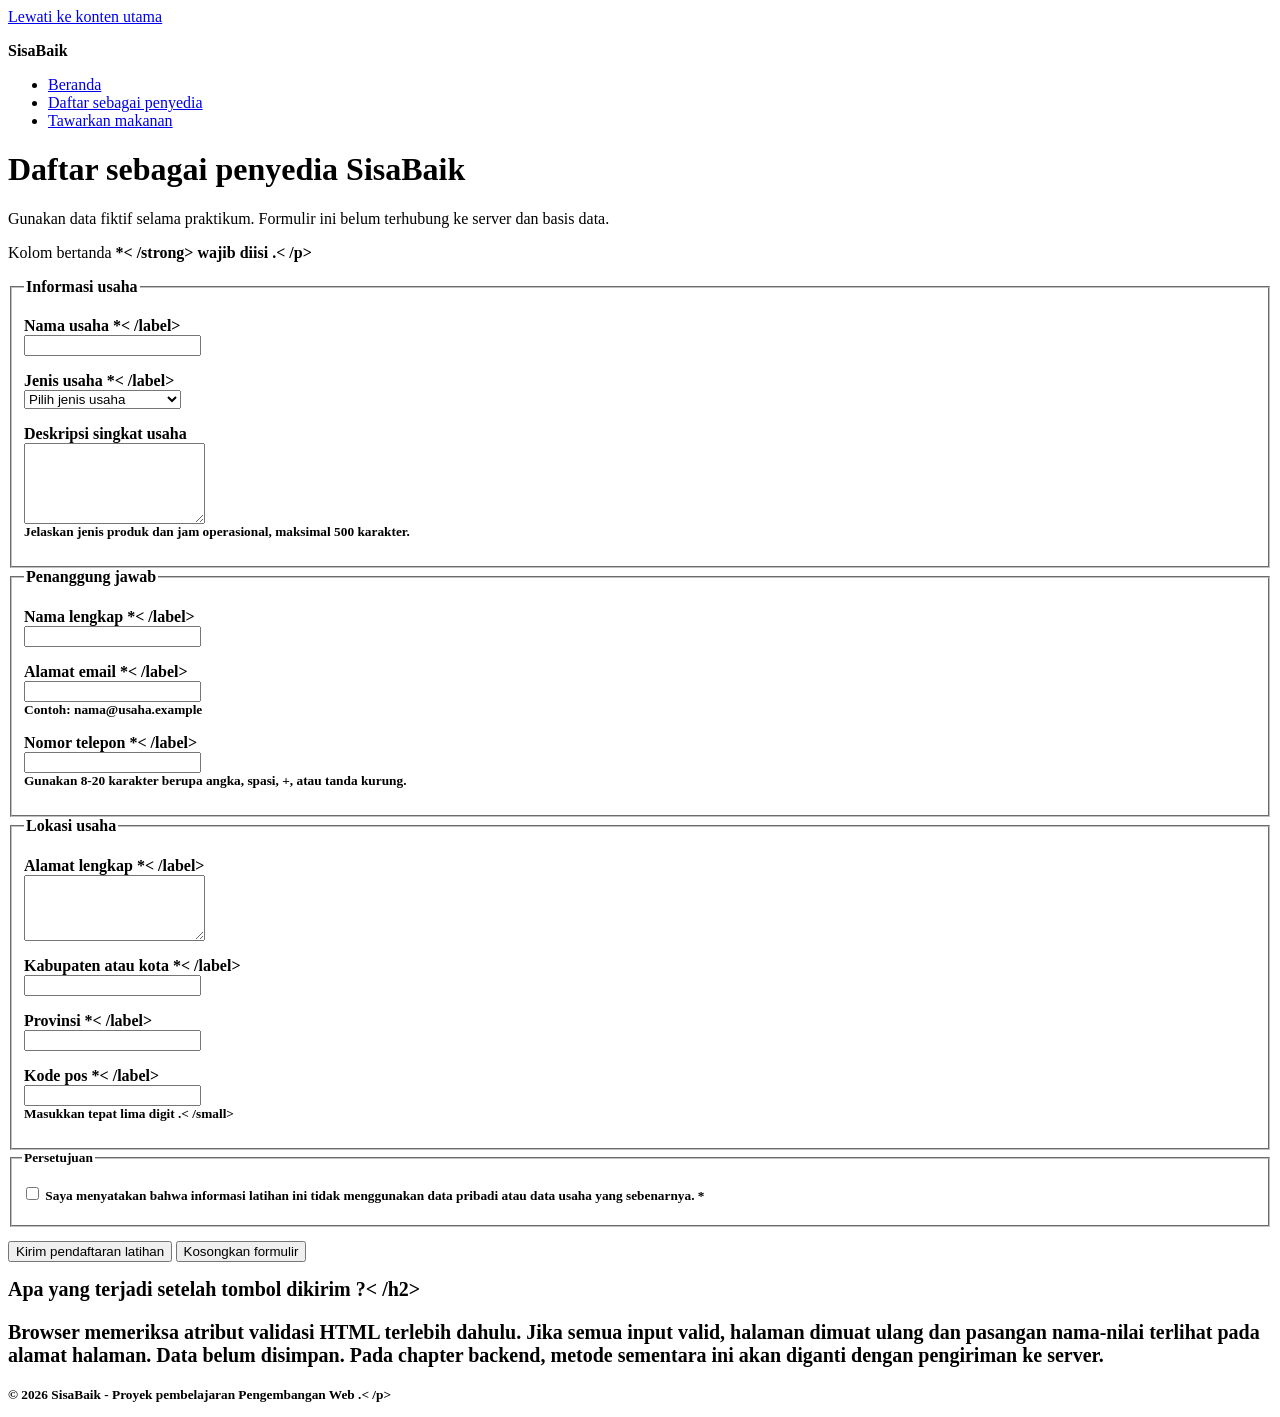
==== daftar-penyedia.html @ 458f1911 "feat: add accessible provider registration form" ====
<! doctype html>
<html lang="id">
<head>
<meta charset="utf-8">
<meta name="viewport" content="width=device-width, initial-scale=1">
<meta
name="description"
content="Formulir prototipe untuk mendaftarkan usaha sebagai penyedia makanan di SisaBaik."
>
<title>Daftar Penyedia | SisaBaik</title>
</head>
<body>
<a href="#konten-utama">Lewati ke konten utama</a>

<header>
<p><strong>SisaBaik</strong></p>
<nav aria-label="Navigasi utama">
<ul>
<li><a href="index.html">Beranda</a></li>
<li>
<a href="daftar-penyedia.html" aria-current="page">
Daftar sebagai penyedia
</a>
</li>
<li><a href="tawarkan-makanan.html">Tawarkan makanan</a></li>
</ul>
</nav>
</header>

<main id="konten-utama" tabindex="-1">
<h1>Daftar sebagai penyedia SisaBaik</h1>
<p>
Gunakan data fiktif selama praktikum. Formulir ini belum terhubung ke
server dan basis data.
</p>
<p id="petunjuk-wajib">Kolom bertanda <strong> *< /strong> wajib diisi .< /p>

<form
action="daftar-penyedia.html"
method="get"
aria-describedby="petunjuk-wajib"
>
<fieldset>
<legend>Informasi usaha</legend>

<p>
<label for="nama-usaha">Nama usaha *< /label><br>
<input
type="text"
id="nama-usaha"
name="nama_usaha"
autocomplete="organization"
minlength="3"
maxlength="100"
required
>
</p>

<p>
<label for="jenis-usaha">Jenis usaha *< /label><br>
<select id="jenis-usaha" name="jenis_usaha" required>
<option value="">Pilih jenis usaha</option>
<option value="restoran">Restoran</option>
<option value="toko-roti">Toko roti</option>
<option value="katering">Katering</option>
<option value="ritel">Toko ritel</option>
<option value="hotel">Hotel atau penginapan</option>
<option value="lainnya">Lainnya</option>
</select>
</p>

<p>
<label for="deskripsi-usaha">Deskripsi singkat usaha</label><br>
<textarea
id="deskripsi-usaha"
name="deskripsi_usaha"
rows="5"
maxlength="500"
aria-describedby="bantuan-deskripsi"
></textarea><br>
<small id="bantuan-deskripsi">
Jelaskan jenis produk dan jam operasional, maksimal 500 karakter.
</small>
</p>
</fieldset>

<fieldset>
<legend>Penanggung jawab</legend>

<p>
<label for="nama-penanggung-jawab">Nama lengkap *< /label><br>
<input
type="text"
id="nama-penanggung-jawab"
name="nama_penanggung_jawab"
autocomplete="name"
minlength="3"
maxlength="100"
required
>
</p>

<p>
<label for="email">Alamat email *< /label><br>
<input
type="email"
id="email"
name="email"
autocomplete="email"
maxlength="254"
aria-describedby="bantuan-email"
required
><br>
<small id="bantuan-email">Contoh: nama@usaha.example</small>
</p>

<p>
<label for="telepon">Nomor telepon *< /label><br>
<input
type="tel"
id="telepon"
name="telepon"
autocomplete="tel"
inputmode="tel"
pattern="[0-9+() ]{8,20}"
aria-describedby="bantuan-telepon"
required
><br>
<small id="bantuan-telepon">
Gunakan 8-20 karakter berupa angka, spasi, +, atau tanda kurung.
</small>
</p>
</fieldset>

<fieldset>
<legend>Lokasi usaha</legend>

<p>
<label for="alamat">Alamat lengkap *< /label><br>
<textarea
id="alamat"
name="alamat"
rows="4"
autocomplete="street-address"
minlength="10"
maxlength="250"
required
></textarea>
</p>

<p>
<label for="kota">Kabupaten atau kota *< /label><br>
<input
type="text"
id="kota"
name="kota"
autocomplete="address-level2"
maxlength="100"
required
>
</p>

<p>
<label for="provinsi">Provinsi *< /label><br>
<input
type="text"
id="provinsi"
name="provinsi"
autocomplete="address-level1"
maxlength="100"
required
>
</p>

<p>
<label for="kode-pos">Kode pos *< /label><br>
<input
type="text"
id="kode-pos"
name="kode_pos"
autocomplete="postal-code"
inputmode="numeric"
pattern="[0-9]{5}"
aria-describedby="bantuan-kode-pos"
required
><br>
<small id="bantuan-kode-pos">Masukkan tepat lima digit .< /small>
</p>
</fieldset>

<fieldset>
<legend>Persetujuan</legend>
<p>
<input
type="checkbox"
id="persetujuan"
name="persetujuan"
value="setuju"
required
>
<label for="persetujuan">
Saya menyatakan bahwa informasi latihan ini tidak menggunakan
data pribadi atau data usaha yang sebenarnya. *
</label>
</p>
</fieldset>

<p>
<button type="submit">Kirim pendaftaran latihan</button>
<button type="reset">Kosongkan formulir</button>
</p>
</form>

<section aria-labelledby="catatan-prototipe">
<h2 id="catatan-prototipe">Apa yang terjadi setelah tombol dikirim ?< /h2>
<p>
Browser memeriksa atribut validasi HTML terlebih dahulu. Jika semua
input valid, halaman dimuat ulang dan pasangan nama-nilai terlihat
pada alamat halaman. Data belum disimpan. Pada chapter backend,
metode sementara ini akan diganti dengan pengiriman ke server.
</p>
</section>
</main>

<footer>
<p>&copy; 2026 SisaBaik - Proyek pembelajaran Pengembangan Web .< /p>
</footer>
</body>
</html>
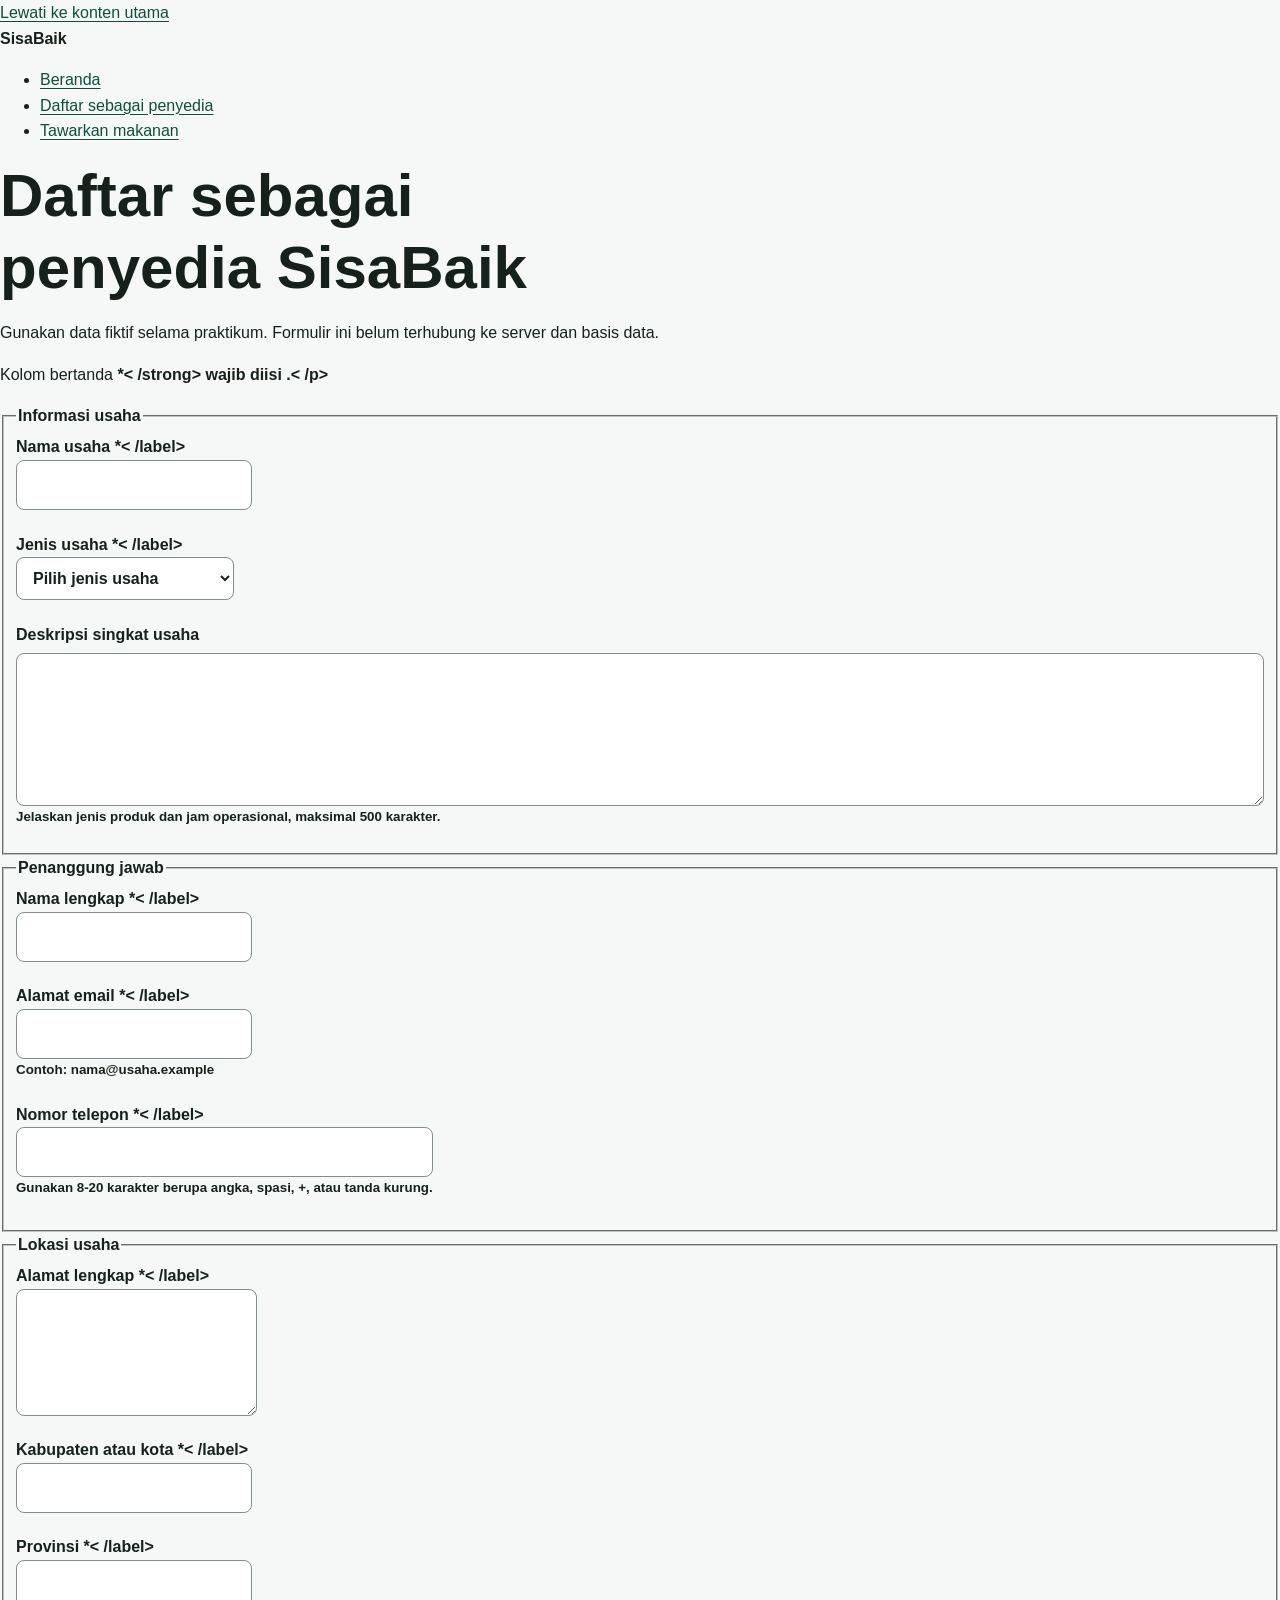
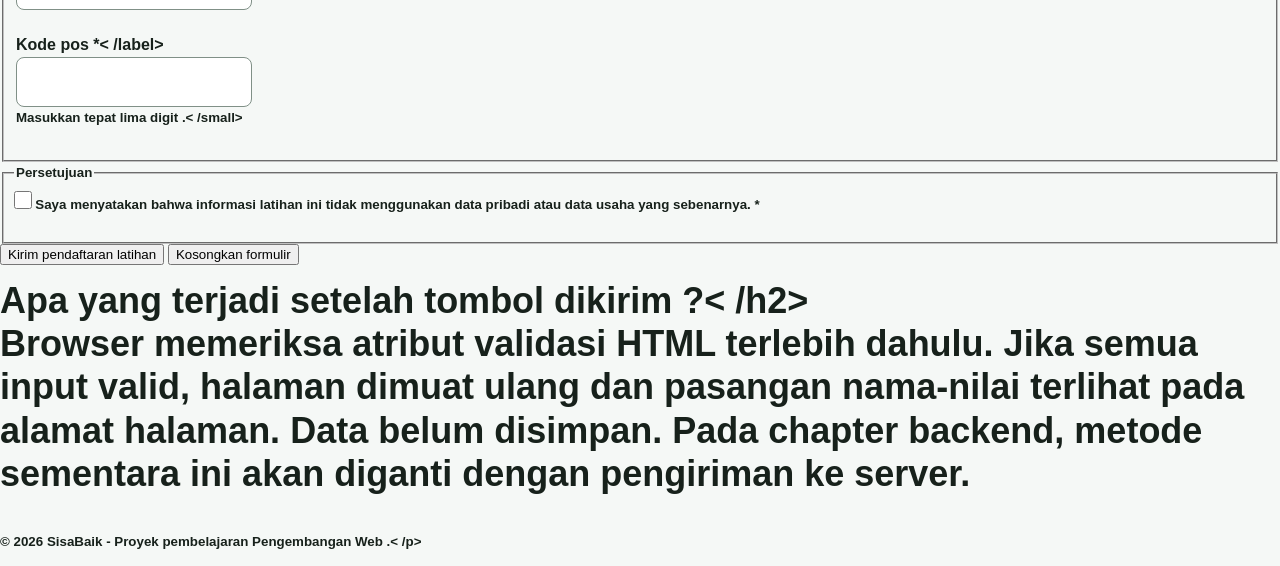
==== commit 2eb889c1: "feat: add responsive SisaBaik visual system" ====
--- a/daftar-penyedia.html
+++ b/daftar-penyedia.html
@@ -8,6 +8,7 @@
 content="Formulir prototipe untuk mendaftarkan usaha sebagai penyedia makanan di SisaBaik."
 >
 <title>Daftar Penyedia | SisaBaik</title>
+<link rel="stylesheet" href="styles.css">
 </head>
 <body>
 <a href="#konten-utama">Lewati ke konten utama</a>
--- a/styles.css
+++ b/styles.css
@@ -0,0 +1,425 @@
+:root { 
+  --color-primary: #176b4d; 
+  --color-primary-dark: #0f4f39; 
+  --color-primary-soft: #e8f5ef; 
+  --color-accent: #f2b84b; 
+  --color-text: #17211b; 
+  --color-muted: #52615a; 
+  --color-surface: #ffffff; 
+  --color-background: #f5f8f6; 
+  --color-border: #cbd8d1; 
+  --color-danger: #a52a2a; 
+  --shadow-card: 0 0.5rem 1.5rem rgb(23 33 27 / 10%); 
+  --radius-small: 0.5rem; 
+  --radius-medium: 0.9rem; 
+  --radius-large: 1.4rem; 
+  --content-width: 72rem; 
+} 
+ 
+*, 
+*::before, 
+*::after { 
+  box-sizing: border-box; 
+} 
+ 
+html { 
+  scroll-behavior: smooth; 
+} 
+ 
+body { 
+  margin: 0; 
+  background: var(--color-background); 
+  color: var(--color-text); 
+  font-family: Arial, Helvetica, sans-serif; 
+  font-size: 1rem; 
+  line-height: 1.6; 
+}
+h1, 
+h2, 
+h3, 
+p { 
+  margin-block-start: 0; 
+} 
+ 
+h1, 
+h2, 
+h3 { 
+  line-height: 1.2; 
+} 
+ 
+h1 { 
+  max-width: 18ch; 
+  margin-block-end: 1rem; 
+  font-size: clamp(2rem, 7vw, 3.75rem); 
+} 
+ 
+h2 { 
+  margin-block-end: 1rem; 
+  font-size: clamp(1.5rem, 4vw, 2.25rem); 
+} 
+ 
+h3 { 
+  margin-block-end: 0.6rem; 
+  font-size: 1.2rem; 
+} 
+ 
+a { 
+  color: var(--color-primary-dark); 
+  text-underline-offset: 0.2em; 
+} 
+ 
+a:hover {
+     text-decoration-thickness: 0.18em; 
+} 
+ 
+:focus-visible { 
+  outline: 0.2rem solid var(--color-accent); 
+  outline-offset: 0.2rem; 
+} 
+ 
+.skip-link { 
+  position: absolute; 
+  inset-block-start: 0.5rem; 
+  inset-inline-start: 0.5rem; 
+  z-index: 100; 
+  padding: 0.7rem 1rem; 
+  border-radius: var(--radius-small); 
+  background: var(--color-text); 
+  color: var(--color-surface); 
+  transform: translateY(-180%); 
+} 
+ 
+.skip-link:focus { 
+  transform: translateY(0); 
+} 
+ 
+.container { 
+  width: min(100% - 2rem, var(--content-width)); 
+  margin-inline: auto; 
+} 
+ 
+.site-header { 
+  background: var(--color-surface); 
+  border-block-end: 0.0625rem solid var(--color-border); 
+} 
+ 
+.header-layout { 
+  display: flex;
+    flex-direction: column; 
+  gap: 0.75rem; 
+  padding-block: 1rem; 
+} 
+ 
+.brand { 
+  margin: 0; 
+  color: var(--color-primary-dark); 
+  font-size: 1.4rem; 
+  font-weight: 700; 
+} 
+ 
+.nav-list { 
+  display: flex; 
+  flex-wrap: wrap; 
+  gap: 0.5rem 1rem; 
+  margin: 0; 
+  padding: 0; 
+  list-style: none; 
+} 
+ 
+.nav-list a { 
+  display: inline-block; 
+  padding-block: 0.35rem; 
+  font-weight: 700; 
+} 
+ 
+.nav-list a[aria-current="page"] { 
+  color: var(--color-primary); 
+  text-decoration-thickness: 0.2em; 
+} 
+ 
+.hero { 
+  padding-block: clamp(3rem, 10vw, 7rem); 
+  background: 
+    linear-gradient(135deg, rgb(232 245 239 / 95%), rgb(255 255 255 / 92%));
+    } 
+ 
+.hero-layout { 
+  display: grid; 
+  gap: 2rem; 
+  align-items: center; 
+} 
+ 
+.eyebrow { 
+  margin-block-end: 0.5rem; 
+  color: var(--color-primary-dark); 
+  font-weight: 700; 
+  letter-spacing: 0.05em; 
+  text-transform: uppercase; 
+} 
+ 
+.lead { 
+  max-width: 62ch; 
+  color: var(--color-muted); 
+  font-size: 1.1rem; 
+} 
+ 
+.hero-panel { 
+  padding: 1.5rem; 
+  border: 0.0625rem solid var(--color-border); 
+  border-radius: var(--radius-large); 
+  background: var(--color-surface); 
+  box-shadow: var(--shadow-card); 
+} 
+ 
+.hero-panel strong { 
+  display: block; 
+  color: var(--color-primary-dark); 
+  font-size: 2rem; 
+} 
+.button-group, 
+.form-actions { 
+  display: flex; 
+  flex-wrap: wrap; 
+  gap: 0.75rem; 
+  align-items: center; 
+} 
+ 
+.button { 
+  display: inline-block; 
+  padding: 0.75rem 1rem; 
+  border: 0.125rem solid var(--color-primary); 
+  border-radius: var(--radius-small); 
+  background: var(--color-primary); 
+  color: var(--color-surface); 
+  font: inherit; 
+  font-weight: 700; 
+  line-height: 1.2; 
+  text-decoration: none; 
+  cursor: pointer; 
+} 
+ 
+.button:hover { 
+  background: var(--color-primary-dark); 
+  border-color: var(--color-primary-dark); 
+} 
+ 
+.button-secondary { 
+  background: transparent; 
+  color: var(--color-primary-dark); 
+} 
+ 
+.section { 
+  padding-block: clamp(2.5rem, 7vw, 5rem); 
+}
+.section-alt { 
+  background: var(--color-surface); 
+} 
+ 
+.section-intro { 
+  max-width: 65ch; 
+  color: var(--color-muted); 
+} 
+ 
+.steps-grid, 
+.benefit-grid, 
+.offer-grid { 
+  display: grid; 
+  grid-template-columns: 1fr; 
+  gap: 1rem; 
+} 
+ 
+.card { 
+  padding: 1.25rem; 
+  border: 0.0625rem solid var(--color-border); 
+  border-radius: var(--radius-medium); 
+  background: var(--color-surface); 
+  box-shadow: var(--shadow-card); 
+} 
+ 
+.step-number { 
+  display: inline-grid; 
+  width: 2.25rem; 
+  height: 2.25rem; 
+  margin-block-end: 0.75rem; 
+  place-items: center; 
+  border-radius: 50%; 
+  background: var(--color-primary-soft); 
+  color: var(--color-primary-dark); 
+  font-weight: 700; 
+}
+.offer-card { 
+  display: flex; 
+  flex-direction: column; 
+  overflow: hidden; 
+  border: 0.0625rem solid var(--color-border); 
+  border-radius: var(--radius-medium); 
+  background: var(--color-surface); 
+  box-shadow: var(--shadow-card); 
+} 
+ 
+.offer-card__visual { 
+  min-height: 8rem; 
+  background: linear-gradient(135deg, var(--color-primary), var(--color-primary-dark)); 
+} 
+ 
+.offer-card__content { 
+  display: flex; 
+  flex: 1; 
+  flex-direction: column; 
+  padding: 1.25rem; 
+} 
+ 
+.offer-card__meta { 
+  color: var(--color-muted); 
+} 
+ 
+.offer-card__price { 
+  margin-block-start: auto; 
+  font-size: 1.15rem; 
+} 
+ 
+.badge { 
+  display: inline-block; 
+  width: fit-content; 
+  margin-block-end: 0.75rem;
+    padding: 0.25rem 0.6rem; 
+  border-radius: 999px; 
+  background: var(--color-primary-soft); 
+  color: var(--color-primary-dark); 
+  font-size: 0.85rem; 
+  font-weight: 700; 
+} 
+ 
+.notice { 
+  padding: 1rem; 
+  border-inline-start: 0.3rem solid var(--color-primary); 
+  border-radius: var(--radius-small); 
+  background: var(--color-primary-soft); 
+} 
+ 
+.page-heading { 
+  padding-block: clamp(2.5rem, 7vw, 5rem) 2rem; 
+} 
+ 
+.form-card { 
+  max-width: 56rem; 
+  margin-block-end: 3rem; 
+  padding: clamp(1rem, 4vw, 2rem); 
+  border: 0.0625rem solid var(--color-border); 
+  border-radius: var(--radius-large); 
+  background: var(--color-surface); 
+  box-shadow: var(--shadow-card); 
+} 
+ 
+.form-section { 
+  margin: 0 0 1.5rem; 
+  padding: 1.25rem; 
+  border: 0.0625rem solid var(--color-border); 
+  border-radius: var(--radius-medium); 
+} 
+.form-section legend { 
+  padding-inline: 0.4rem; 
+  color: var(--color-primary-dark); 
+  font-size: 1.1rem; 
+  font-weight: 700; 
+} 
+ 
+label { 
+  display: inline-block; 
+  margin-block-end: 0.35rem; 
+  font-weight: 700; 
+} 
+ 
+input, 
+select, 
+textarea { 
+  width: 100%; 
+  padding: 0.7rem 0.75rem; 
+  border: 0.0625rem solid #809087; 
+  border-radius: var(--radius-small); 
+  background: var(--color-surface); 
+  color: var(--color-text); 
+  font: inherit; 
+} 
+ 
+textarea { 
+  resize: vertical; 
+} 
+ 
+input:focus, 
+select:focus, 
+textarea:focus { 
+  border-color: var(--color-primary-dark); 
+} 
+ 
+input[type="checkbox"],
+input[type="radio"] { 
+  width: 1.1rem; 
+  height: 1.1rem; 
+  margin: 0.2rem 0 0; 
+  accent-color: var(--color-primary); 
+} 
+ 
+.required-note { 
+  color: var(--color-muted); 
+} 
+ 
+.site-footer { 
+  padding-block: 2rem; 
+  background: var(--color-primary-dark); 
+  color: var(--color-surface); 
+} 
+ 
+.site-footer a { 
+  color: var(--color-surface); 
+} 
+ 
+.footer-layout { 
+  display: flex; 
+  flex-direction: column; 
+  gap: 0.5rem; 
+} 
+ 
+.footer-layout p, 
+.footer-layout address { 
+  margin: 0; 
+} 
+ 
+@media (min-width: 48rem) { 
+  .header-layout { 
+    flex-direction: row; 
+    justify-content: space-between;
+        align-items: center; 
+  } 
+ 
+  .hero-layout { 
+    grid-template-columns: minmax(0, 1.5fr) minmax(15rem, 0.7fr); 
+  } 
+ 
+  .steps-grid, 
+  .benefit-grid { 
+    grid-template-columns: repeat(3, minmax(0, 1fr)); 
+  } 
+ 
+  .offer-grid { 
+    grid-template-columns: repeat(2, minmax(0, 1fr)); 
+  } 
+ 
+  .footer-layout { 
+    flex-direction: row; 
+    justify-content: space-between; 
+    align-items: center; 
+  } 
+} 
+ 
+@media (min-width: 68rem) { 
+  .offer-grid { 
+    grid-template-columns: repeat(3, minmax(0, 1fr)); 
+  } 
+} 
+ 
+@media (prefers-reduced-motion: reduce) { 
+  html { 
+    scroll-behavior: auto; 
+  } 
+}
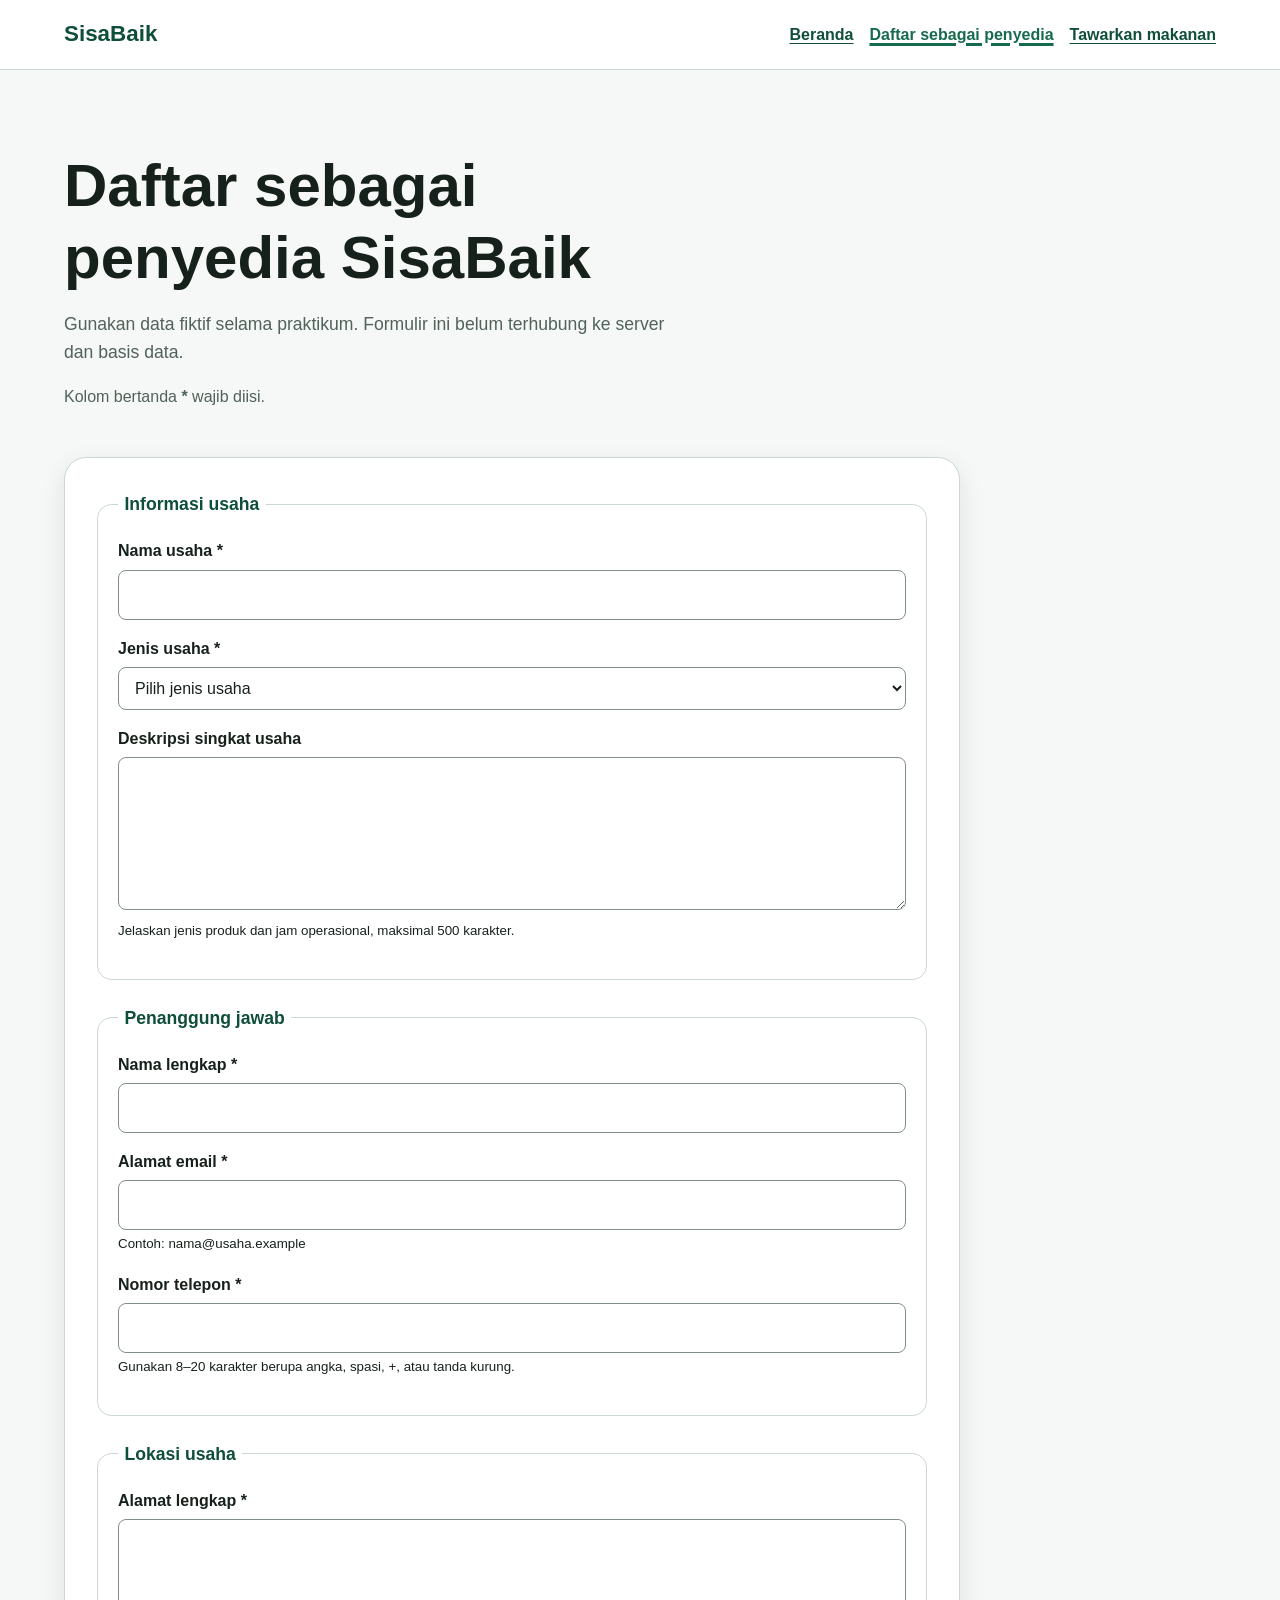
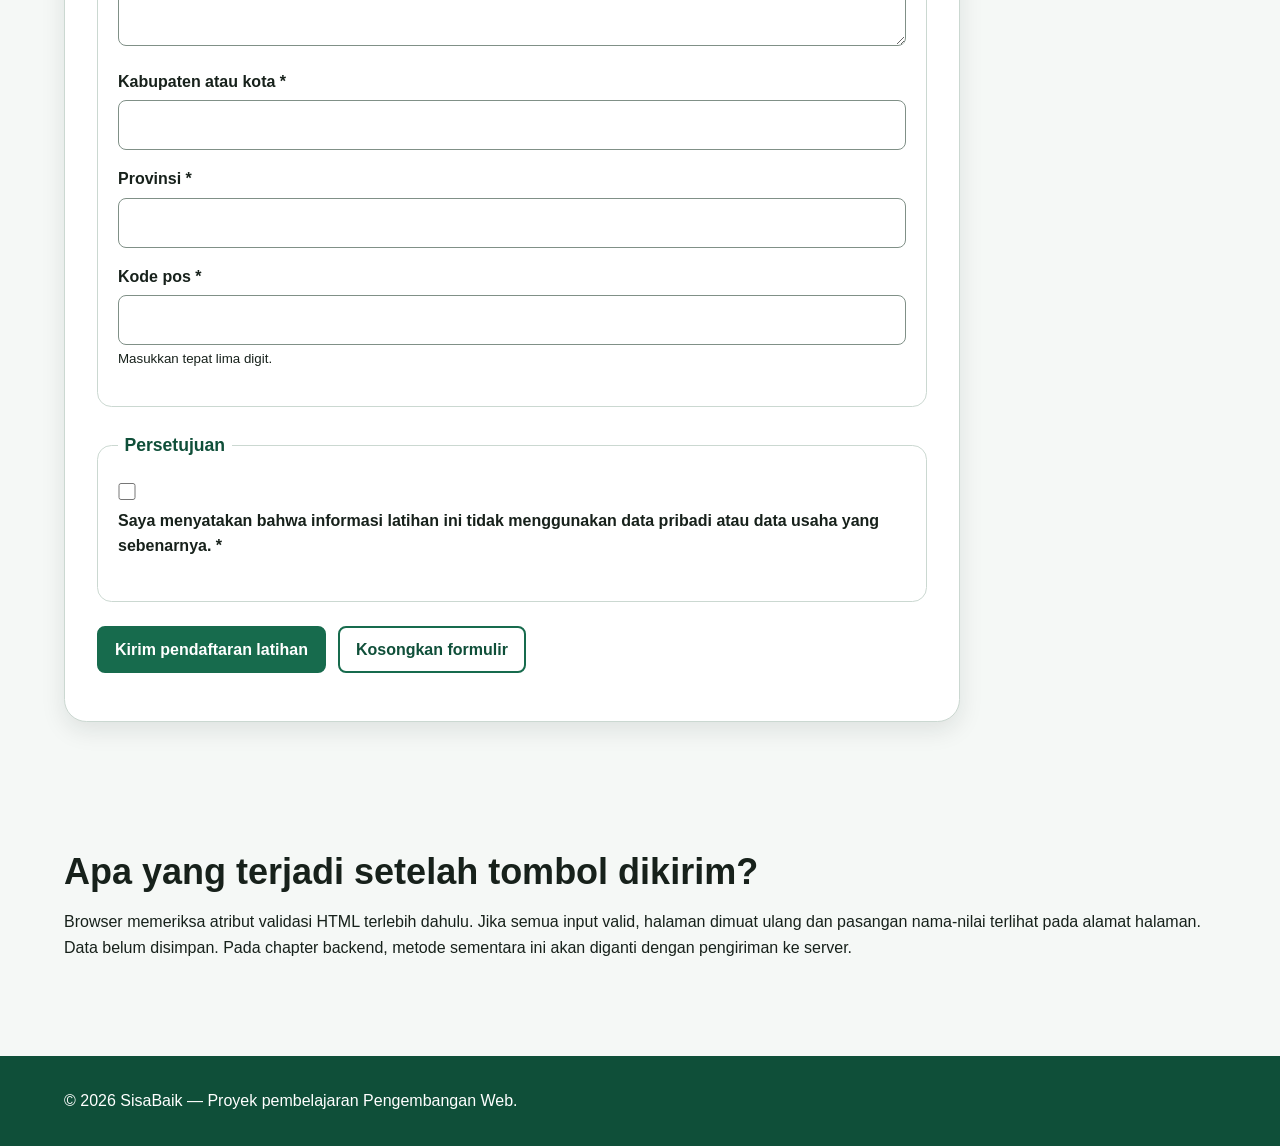
==== commit 6a305550: "style: apply responsive layout to SisaBaik pages" ====
--- a/daftar-penyedia.html
+++ b/daftar-penyedia.html
@@ -1,230 +1,235 @@
-<! doctype html>
-<html lang="id">
-<head>
-<meta charset="utf-8">
-<meta name="viewport" content="width=device-width, initial-scale=1">
-<meta
-name="description"
-content="Formulir prototipe untuk mendaftarkan usaha sebagai penyedia makanan di SisaBaik."
->
-<title>Daftar Penyedia | SisaBaik</title>
-<link rel="stylesheet" href="styles.css">
-</head>
-<body>
-<a href="#konten-utama">Lewati ke konten utama</a>
-
-<header>
-<p><strong>SisaBaik</strong></p>
-<nav aria-label="Navigasi utama">
-<ul>
-<li><a href="index.html">Beranda</a></li>
-<li>
-<a href="daftar-penyedia.html" aria-current="page">
-Daftar sebagai penyedia
-</a>
-</li>
-<li><a href="tawarkan-makanan.html">Tawarkan makanan</a></li>
-</ul>
-</nav>
-</header>
-
-<main id="konten-utama" tabindex="-1">
-<h1>Daftar sebagai penyedia SisaBaik</h1>
-<p>
-Gunakan data fiktif selama praktikum. Formulir ini belum terhubung ke
-server dan basis data.
-</p>
-<p id="petunjuk-wajib">Kolom bertanda <strong> *< /strong> wajib diisi .< /p>
-
-<form
-action="daftar-penyedia.html"
-method="get"
-aria-describedby="petunjuk-wajib"
->
-<fieldset>
-<legend>Informasi usaha</legend>
-
-<p>
-<label for="nama-usaha">Nama usaha *< /label><br>
-<input
-type="text"
-id="nama-usaha"
-name="nama_usaha"
-autocomplete="organization"
-minlength="3"
-maxlength="100"
-required
->
-</p>
-
-<p>
-<label for="jenis-usaha">Jenis usaha *< /label><br>
-<select id="jenis-usaha" name="jenis_usaha" required>
-<option value="">Pilih jenis usaha</option>
-<option value="restoran">Restoran</option>
-<option value="toko-roti">Toko roti</option>
-<option value="katering">Katering</option>
-<option value="ritel">Toko ritel</option>
-<option value="hotel">Hotel atau penginapan</option>
-<option value="lainnya">Lainnya</option>
-</select>
-</p>
-
-<p>
-<label for="deskripsi-usaha">Deskripsi singkat usaha</label><br>
-<textarea
-id="deskripsi-usaha"
-name="deskripsi_usaha"
-rows="5"
-maxlength="500"
-aria-describedby="bantuan-deskripsi"
-></textarea><br>
-<small id="bantuan-deskripsi">
-Jelaskan jenis produk dan jam operasional, maksimal 500 karakter.
-</small>
-</p>
-</fieldset>
-
-<fieldset>
-<legend>Penanggung jawab</legend>
-
-<p>
-<label for="nama-penanggung-jawab">Nama lengkap *< /label><br>
-<input
-type="text"
-id="nama-penanggung-jawab"
-name="nama_penanggung_jawab"
-autocomplete="name"
-minlength="3"
-maxlength="100"
-required
->
-</p>
-
-<p>
-<label for="email">Alamat email *< /label><br>
-<input
-type="email"
-id="email"
-name="email"
-autocomplete="email"
-maxlength="254"
-aria-describedby="bantuan-email"
-required
-><br>
-<small id="bantuan-email">Contoh: nama@usaha.example</small>
-</p>
-
-<p>
-<label for="telepon">Nomor telepon *< /label><br>
-<input
-type="tel"
-id="telepon"
-name="telepon"
-autocomplete="tel"
-inputmode="tel"
-pattern="[0-9+() ]{8,20}"
-aria-describedby="bantuan-telepon"
-required
-><br>
-<small id="bantuan-telepon">
-Gunakan 8-20 karakter berupa angka, spasi, +, atau tanda kurung.
-</small>
-</p>
-</fieldset>
-
-<fieldset>
-<legend>Lokasi usaha</legend>
-
-<p>
-<label for="alamat">Alamat lengkap *< /label><br>
-<textarea
-id="alamat"
-name="alamat"
-rows="4"
-autocomplete="street-address"
-minlength="10"
-maxlength="250"
-required
-></textarea>
-</p>
-
-<p>
-<label for="kota">Kabupaten atau kota *< /label><br>
-<input
-type="text"
-id="kota"
-name="kota"
-autocomplete="address-level2"
-maxlength="100"
-required
->
-</p>
-
-<p>
-<label for="provinsi">Provinsi *< /label><br>
-<input
-type="text"
-id="provinsi"
-name="provinsi"
-autocomplete="address-level1"
-maxlength="100"
-required
->
-</p>
-
-<p>
-<label for="kode-pos">Kode pos *< /label><br>
-<input
-type="text"
-id="kode-pos"
-name="kode_pos"
-autocomplete="postal-code"
-inputmode="numeric"
-pattern="[0-9]{5}"
-aria-describedby="bantuan-kode-pos"
-required
-><br>
-<small id="bantuan-kode-pos">Masukkan tepat lima digit .< /small>
-</p>
-</fieldset>
-
-<fieldset>
-<legend>Persetujuan</legend>
-<p>
-<input
-type="checkbox"
-id="persetujuan"
-name="persetujuan"
-value="setuju"
-required
->
-<label for="persetujuan">
-Saya menyatakan bahwa informasi latihan ini tidak menggunakan
-data pribadi atau data usaha yang sebenarnya. *
-</label>
-</p>
-</fieldset>
-
-<p>
-<button type="submit">Kirim pendaftaran latihan</button>
-<button type="reset">Kosongkan formulir</button>
-</p>
-</form>
-
-<section aria-labelledby="catatan-prototipe">
-<h2 id="catatan-prototipe">Apa yang terjadi setelah tombol dikirim ?< /h2>
-<p>
-Browser memeriksa atribut validasi HTML terlebih dahulu. Jika semua
-input valid, halaman dimuat ulang dan pasangan nama-nilai terlihat
-pada alamat halaman. Data belum disimpan. Pada chapter backend,
-metode sementara ini akan diganti dengan pengiriman ke server.
-</p>
-</section>
-</main>
-
-<footer>
-<p>&copy; 2026 SisaBaik - Proyek pembelajaran Pengembangan Web .< /p>
-</footer>
-</body>
-</html>+<!doctype html> 
+<html lang="id"> 
+  <head> 
+    <meta charset="utf-8"> 
+    <meta name="viewport" content="width=device-width, initial-scale=1"> 
+    <meta 
+      name="description" 
+      content="Formulir prototipe untuk mendaftarkan usaha sebagai penyedia makanan di SisaBaik." 
+    > 
+    <title>Daftar Penyedia | SisaBaik</title> 
+    <link rel="stylesheet" href="styles.css"> 
+  </head> 
+  <body> 
+    <a class="skip-link" href="#konten-utama">Lewati ke konten utama</a> 
+ 
+    <header class="site-header"> 
+      <div class="container header-layout"> 
+        <p class="brand">SisaBaik</p> 
+        <nav aria-label="Navigasi utama"> 
+          <ul class="nav-list"> 
+            <li><a href="index.html">Beranda</a></li> 
+            <li> 
+              <a href="daftar-penyedia.html" aria-current="page"> 
+                Daftar sebagai penyedia 
+              </a> 
+            </li> 
+            <li><a href="tawarkan-makanan.html">Tawarkan makanan</a></li> 
+          </ul> 
+        </nav> 
+      </div> 
+    </header> 
+ 
+    <main class="container" id="konten-utama" tabindex="-1"> 
+      <div class="page-heading"> 
+        <h1>Daftar sebagai penyedia SisaBaik</h1> 
+        <p class="lead"> 
+              Gunakan data fiktif selama praktikum. Formulir ini belum terhubung ke 
+          server dan basis data. 
+        </p> 
+        <p class="required-note" id="petunjuk-wajib">Kolom bertanda <strong>*</strong> wajib diisi.</p> 
+      </div> 
+ 
+      <form 
+        class="form-card" 
+        action="daftar-penyedia.html" 
+        method="get" 
+        aria-describedby="petunjuk-wajib" 
+      > 
+        <fieldset class="form-section"> 
+          <legend>Informasi usaha</legend> 
+ 
+          <p> 
+            <label for="nama-usaha">Nama usaha *</label><br> 
+            <input 
+              type="text" 
+              id="nama-usaha" 
+              name="nama_usaha" 
+              autocomplete="organization" 
+              minlength="3" 
+              maxlength="100" 
+              required 
+            > 
+          </p> 
+ 
+          <p> 
+            <label for="jenis-usaha">Jenis usaha *</label><br> 
+            <select id="jenis-usaha" name="jenis_usaha" required> 
+              <option value="">Pilih jenis usaha</option> 
+              <option value="restoran">Restoran</option> 
+              <option value="toko-roti">Toko roti</option> 
+              <option value="katering">Katering</option> 
+              <option value="ritel">Toko ritel</option> 
+                <option value="hotel">Hotel atau penginapan</option> 
+              <option value="lainnya">Lainnya</option> 
+            </select> 
+          </p> 
+ 
+          <p> 
+            <label for="deskripsi-usaha">Deskripsi singkat usaha</label><br> 
+            <textarea 
+              id="deskripsi-usaha" 
+              name="deskripsi_usaha" 
+              rows="5" 
+              maxlength="500" 
+              aria-describedby="bantuan-deskripsi" 
+            ></textarea><br> 
+            <small id="bantuan-deskripsi"> 
+              Jelaskan jenis produk dan jam operasional, maksimal 500 karakter. 
+            </small> 
+          </p> 
+        </fieldset> 
+ 
+        <fieldset class="form-section"> 
+          <legend>Penanggung jawab</legend> 
+ 
+          <p> 
+            <label for="nama-penanggung-jawab">Nama lengkap *</label><br> 
+            <input 
+              type="text" 
+              id="nama-penanggung-jawab" 
+              name="nama_penanggung_jawab" 
+              autocomplete="name" 
+              minlength="3" 
+              maxlength="100" 
+              required 
+            > 
+          </p> 
+           <p> 
+            <label for="email">Alamat email *</label><br> 
+            <input 
+              type="email" 
+              id="email" 
+              name="email" 
+              autocomplete="email" 
+              maxlength="254" 
+              aria-describedby="bantuan-email" 
+              required 
+            ><br> 
+            <small id="bantuan-email">Contoh: nama@usaha.example</small> 
+          </p> 
+ 
+          <p> 
+            <label for="telepon">Nomor telepon *</label><br> 
+            <input 
+              type="tel" 
+              id="telepon" 
+              name="telepon" 
+              autocomplete="tel" 
+              inputmode="tel" 
+              pattern="[0-9+() ]{8,20}" 
+              aria-describedby="bantuan-telepon" 
+              required 
+            ><br> 
+            <small id="bantuan-telepon"> 
+              Gunakan 8–20 karakter berupa angka, spasi, +, atau tanda kurung. 
+            </small> 
+          </p> 
+        </fieldset> 
+ 
+        <fieldset class="form-section"> 
+          <legend>Lokasi usaha</legend> 
+ 
+          <p>
+              <label for="alamat">Alamat lengkap *</label><br> 
+            <textarea 
+              id="alamat" 
+              name="alamat" 
+              rows="4" 
+              autocomplete="street-address" 
+              minlength="10" 
+              maxlength="250" 
+              required 
+            ></textarea> 
+          </p> 
+ 
+          <p> 
+            <label for="kota">Kabupaten atau kota *</label><br> 
+            <input 
+              type="text" 
+              id="kota" 
+              name="kota" 
+              autocomplete="address-level2" 
+              maxlength="100" 
+              required 
+            > 
+          </p> 
+ 
+          <p> 
+            <label for="provinsi">Provinsi *</label><br> 
+            <input 
+              type="text" 
+              id="provinsi" 
+              name="provinsi" 
+              autocomplete="address-level1" 
+              maxlength="100" 
+              required 
+            > 
+          </p>
+             <p> 
+            <label for="kode-pos">Kode pos *</label><br> 
+            <input 
+              type="text" 
+              id="kode-pos" 
+              name="kode_pos" 
+              autocomplete="postal-code" 
+              inputmode="numeric" 
+              pattern="[0-9]{5}" 
+              aria-describedby="bantuan-kode-pos" 
+              required 
+            ><br> 
+            <small id="bantuan-kode-pos">Masukkan tepat lima digit.</small> 
+          </p> 
+        </fieldset> 
+ 
+        <fieldset class="form-section"> 
+          <legend>Persetujuan</legend> 
+          <p> 
+            <input 
+              type="checkbox" 
+              id="persetujuan" 
+              name="persetujuan" 
+              value="setuju" 
+              required 
+            > 
+            <label for="persetujuan"> 
+              Saya menyatakan bahwa informasi latihan ini tidak menggunakan 
+              data pribadi atau data usaha yang sebenarnya. * 
+            </label> 
+          </p> 
+        </fieldset> 
+ 
+        <p class="form-actions"> 
+          <button class="button" type="submit">Kirim pendaftaran latihan</button> 
+          <button class="button button-secondary" type="reset">Kosongkan formulir</button> 
+              </p> 
+      </form> 
+ 
+      <section class="section" aria-labelledby="catatan-prototipe"> 
+        <h2 id="catatan-prototipe">Apa yang terjadi setelah tombol dikirim?</h2> 
+        <p> 
+          Browser memeriksa atribut validasi HTML terlebih dahulu. Jika semua 
+          input valid, halaman dimuat ulang dan pasangan nama-nilai terlihat 
+          pada alamat halaman. Data belum disimpan. Pada chapter backend, 
+          metode sementara ini akan diganti dengan pengiriman ke server. 
+        </p> 
+      </section> 
+    </main> 
+ 
+    <footer class="site-footer"> 
+      <div class="container footer-layout"> 
+        <p>&copy; 2026 SisaBaik — Proyek pembelajaran Pengembangan Web.</p> 
+      </div> 
+    </footer> 
+  </body> 
+</html> 
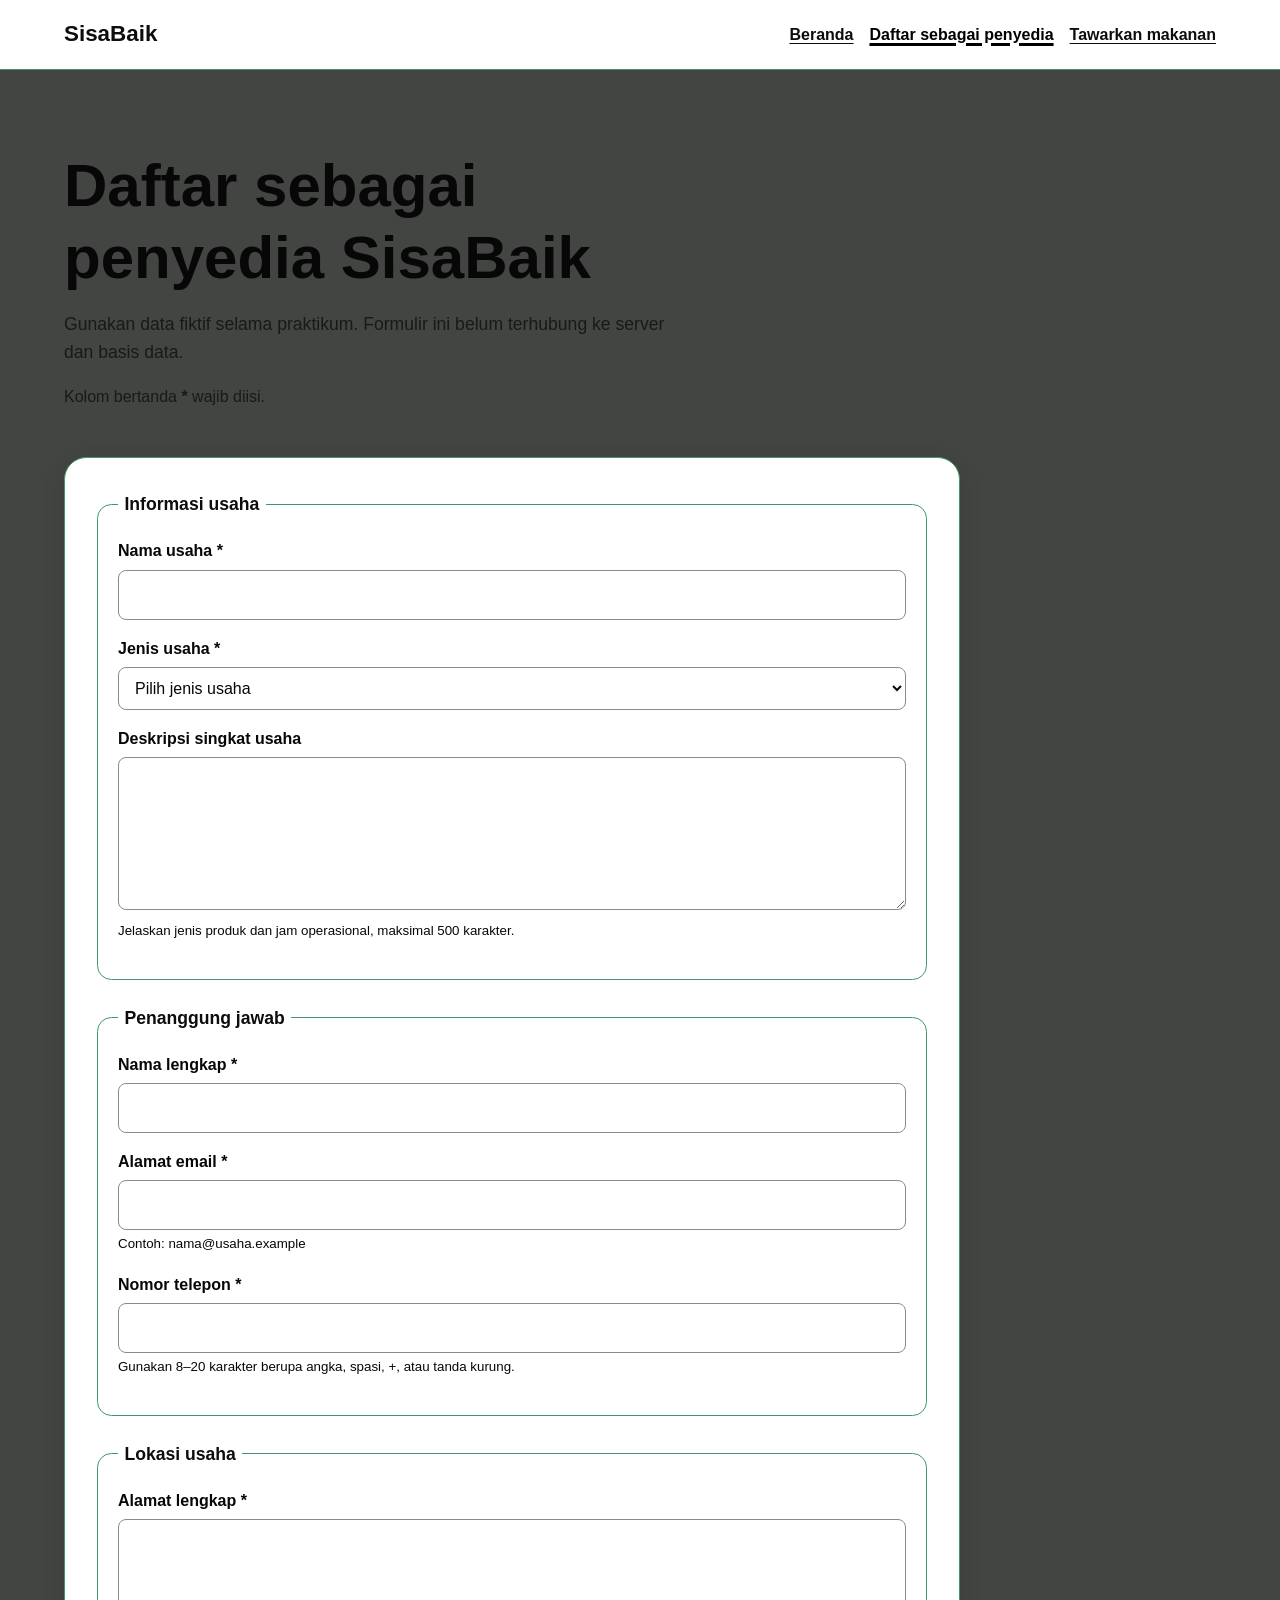
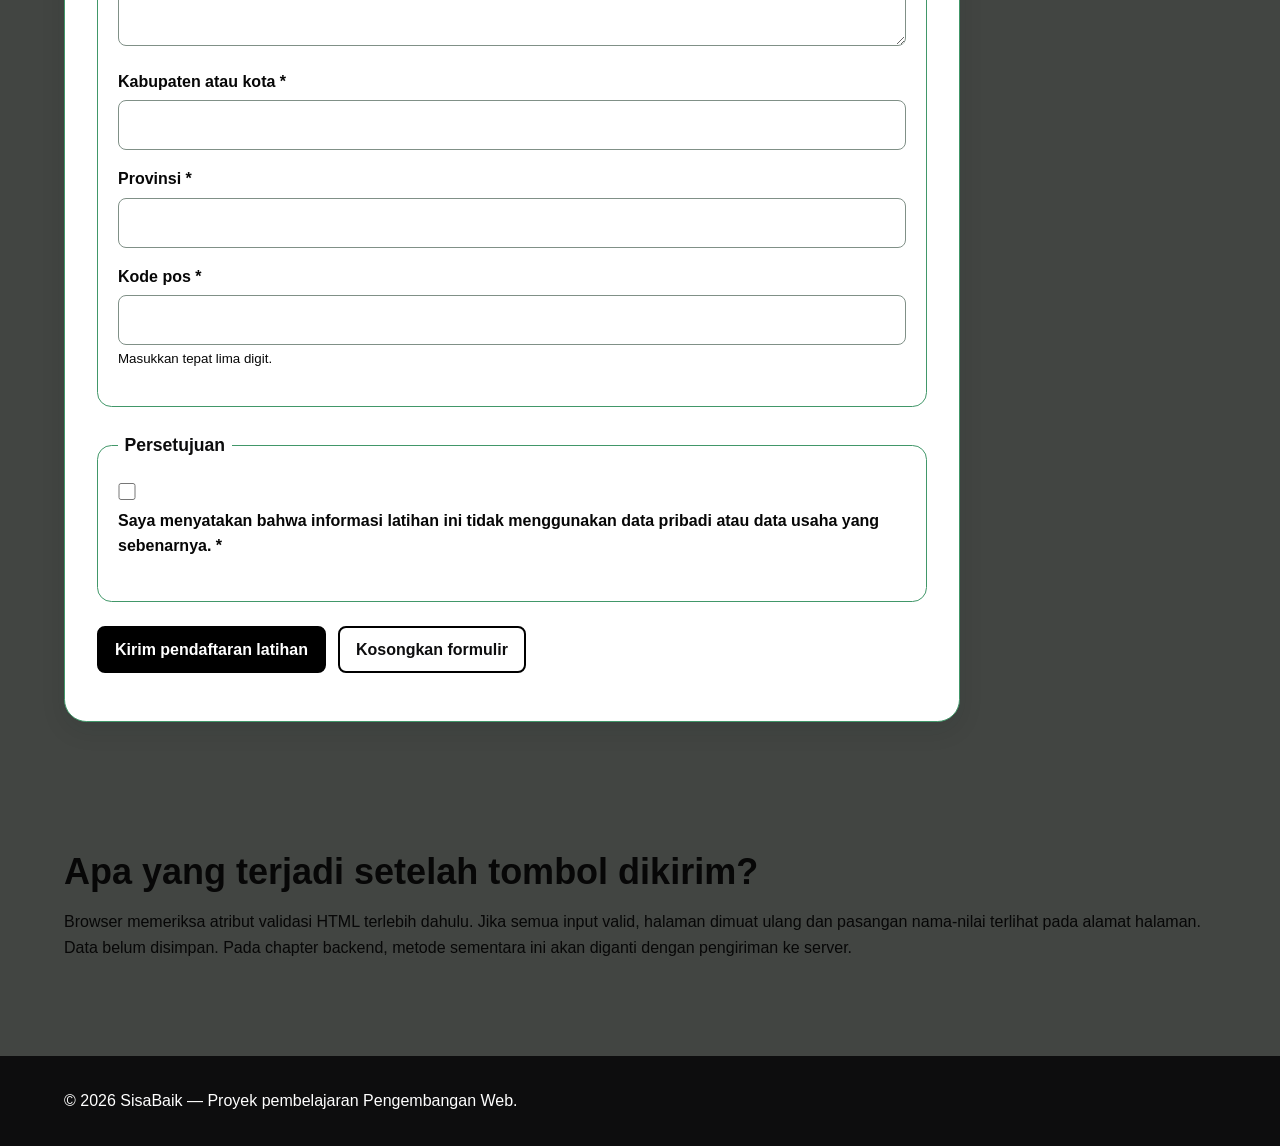
==== commit 34fdbba5: "feat: add app js and offer data" ====
--- a/daftar-penyedia.html
+++ b/daftar-penyedia.html
@@ -1,6 +1,7 @@
 <!doctype html> 
 <html lang="id"> 
   <head> 
+    <script src="app.js" defer></script>
     <meta charset="utf-8"> 
     <meta name="viewport" content="width=device-width, initial-scale=1"> 
     <meta 
--- a/styles.css
+++ b/styles.css
@@ -1,13 +1,13 @@
 :root { 
-  --color-primary: #176b4d; 
-  --color-primary-dark: #0f4f39; 
+  --color-primary: #000000; 
+  --color-primary-dark: #0d0d0e; 
   --color-primary-soft: #e8f5ef; 
   --color-accent: #f2b84b; 
-  --color-text: #17211b; 
-  --color-muted: #52615a; 
+  --color-text: #070707; 
+  --color-muted: #181a19; 
   --color-surface: #ffffff; 
-  --color-background: #f5f8f6; 
-  --color-border: #cbd8d1; 
+  --color-background: #424542; 
+  --color-border: #419769; 
   --color-danger: #a52a2a; 
   --shadow-card: 0 0.5rem 1.5rem rgb(23 33 27 / 10%); 
   --radius-small: 0.5rem; 
@@ -422,4 +422,12 @@
   html { 
     scroll-behavior: auto; 
   } 
-}+}
+.filter-panel { display:grid; gap:1rem; margin-block:1.5rem; padding: 1rem; border:0.0625rem solid var( -- color-border);
+border-radius:var( -- radius-medium); background:var( -- color-surface); }
+.filter-panel p { margin:0; }
+status-message { min-height:1.6em; color:var( -- color-muted); }
+.cart-summary { margin-block-start: 1.5rem; padding: 1rem; border-radius:var( -- radius-medium); background:var( -- color-
+primary-soft); }
+.error-message { color:var( -- color-danger); font-weight:700; }
+@media (min-width:48rem) { .filter-panel { grid-template-columns:repeat(2,minmax(0,1fr)); } }
